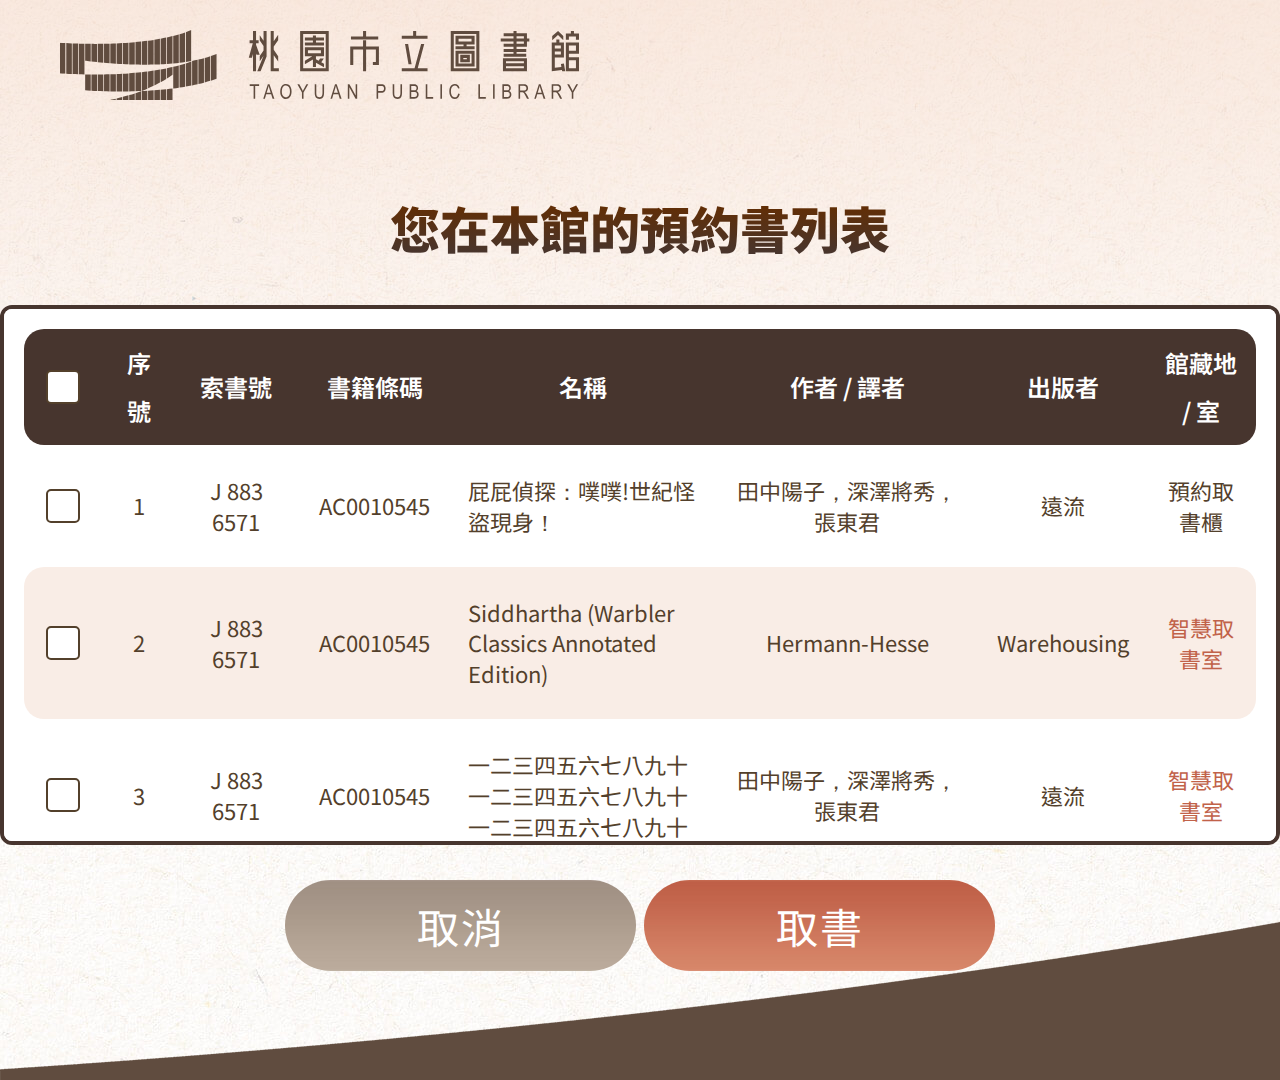
==== 1-2.orderlist.html @ 0e3ff7d0 "first commit" ====
<!DOCTYPE html>
<html lang="zh-Hant">
  <head>
    <meta charset="UTF-8" />
    <meta name="viewport" content="width=device-width, initial-scale=1.0" />
    <title>1-2.您在本館的預約書列表</title>
    <link rel="stylesheet" href="css/style.css" />
  </head>
  <body>
    <div class="wrap">
      <header class="header">
        <div class="logo"><img src="images/logo.svg" alt="" /></div>
      </header>
      <div class="content">
        <div class="subTitle">您在本館的預約書列表</div>
        <div class="detailBlock _test">
          <table class="">
            <thead>
              <tr>
                <th><input type="checkbox"></th>
                <th>序號</th>
                <th>索書號</th>
                <th>書籍條碼</th>
                <th>名稱</th>
                <th>作者 / 譯者</th>
                <th>出版者</th>
                <th>館藏地 / 室</th>
              </tr>
            </thead>
            <tbody>
              <tr>
                <td><input type="checkbox"></td>
                <td class="">1</td>
                <td class="">J 883 6571</td>
                <td class="">AC0010545</td>
                <td class="tdLeft bookName">屁屁偵探：噗噗!世紀怪盜現身！</td>
                <td class="author">田中陽子，深澤將秀，張東君</td>
                <td class="">遠流</td>
                <td>預約取書櫃</td>
              </tr>
              <tr>
                <td><input type="checkbox"></td>
                <td>2</td>
                <td>J 883 6571</td>
                <td>AC0010545</td>
                <td class="tdLeft bookName">Siddhartha (Warbler Classics Annotated Edition)</td>
                <td class="author">Hermann-Hesse </td>
                <td>Warehousing</td>
                <td class="room">智慧取書室</td>
              </tr>
              <tr>
                <td><input type="checkbox"></td>
                <td>3</td>
                <td>J 883 6571</td>
                <td>AC0010545</td>
                <td class="tdLeft bookName">一二三四五六七八九十一二三四五六七八九十一二三四五六七八九十</td>
                <td class="author">田中陽子，深澤將秀，張東君</td>
                <td>遠流</td>
                <td class="room">智慧取書室</td>
              </tr>
              <tr>
                <td class="checkBox"><input type="checkbox"></td>
                <td class="SerialNum">4</td>
                <td class="callNum">J 883 6571</td>
                <td class="bookBarcode">AC0010545</td>
                <td class="tdLeft bookName">乞丐國王的時光指環：經典歸來新譯版，殺不死我的，都會變成一則故事</td>
                <td class="author">裘爾．班．伊齊（Joel ben Izzy）/ 洪世民 </td>
                <td class="publisher">先覺</td>
                <td class="room">智慧取書室</td>
              </tr>
              <tr>
                <td class="checkBox"><input type="checkbox"></td>
                <td class="SerialNum">5</td>
                <td class="callNum">J 883 6571</td>
                <td class="bookBarcode">AC0010545</td>
                <td class="tdLeft bookName">蛤蟆先生去看心理師(暢銷300萬冊！英國心理諮商經典，附《蛤蟆先生勇氣藏書卡》組)</td>
                <td class="author">羅伯．狄保德 </td>
                <td class="publisher">三采</td>
                <td class="location">預約取書櫃</td>
              </tr>
              <tr>
                <td><input type="checkbox"></td>
                <td>6</td>
                <td>J 883 6571</td>
                <td>AC0010545</td>
                <td class="tdLeft bookName">米奇7號【奉俊昊x羅伯派汀森《米奇17號》電影書衣版】</td>
                <td class="author">愛德華．艾希頓 / 章晉唯</td>
                <td>寂寞出版社</td>
                <td>預約取書櫃</td>
              </tr>
              <tr>
                <td><input type="checkbox"></td>
                <td>7</td>
                <td>J 883 6571</td>
                <td>AC0010545</td>
                <td class="tdLeft bookName">德式花藝的花圈製作課(全作法解析‧四季選材)</td>
                <td class="author">橋口 学 Manabu HASHIGUCHI / 郭清華（Kiyoka Kuo）</td>
                <td>噴泉文化館 </td>
                <td>預約取書櫃</td>
              </tr>
            </tbody>
          </table>
        </div>
      </div>
      <div class="btn _center">
        <a href="1-1.scan.html" class="cancelBtn">取消</a>
        <a href="#" class="checklBtn">取書</a>
      </div>
    </div>
  </body>
</html>
---- css/style.css ----
@charset "UTF-8";
html {
  font-family: sans-serif;
  -ms-text-size-adjust: 100%;
  -webkit-text-size-adjust: 100%;
}

body {
  margin: 0;
}

article,
aside,
details,
figcaption,
figure,
footer,
header,
hgroup,
main,
menu,
nav,
section,
summary {
  display: block;
}

audio,
canvas,
progress,
video {
  display: inline-block;
  vertical-align: baseline;
}

audio:not([controls]) {
  display: none;
  height: 0;
}

[hidden],
template {
  display: none;
}

a {
  background-color: transparent;
}

a:active, a:hover {
  outline: 0;
}

abbr[title] {
  border-bottom: 1px dotted;
}

b,
strong {
  font-weight: bold;
}

dfn {
  font-style: italic;
}

h1 {
  font-size: 2em;
  margin: 0.67em 0;
}

mark {
  background: #ff0;
  color: #000;
}

small {
  font-size: 80%;
}

sub,
sup {
  font-size: 75%;
  line-height: 0;
  position: relative;
  vertical-align: baseline;
}

sup {
  top: -0.5em;
}

sub {
  bottom: -0.25em;
}

img {
  border: 0;
}

svg:not(:root) {
  overflow: hidden;
}

figure {
  margin: 1em 40px;
}

hr {
  box-sizing: content-box;
  height: 0;
}

pre {
  overflow: auto;
}

code,
kbd,
pre,
samp {
  font-family: monospace, monospace;
  font-size: 1em;
}

button,
input,
optgroup,
select,
textarea {
  color: inherit;
  font: inherit;
  margin: 0;
}

button {
  overflow: visible;
}

button,
select {
  text-transform: none;
}

button,
html input[type=button],
input[type=reset],
input[type=submit] {
  -webkit-appearance: button;
  cursor: pointer;
}

button[disabled],
html input[disabled] {
  cursor: default;
}

button::-moz-focus-inner,
input::-moz-focus-inner {
  border: 0;
  padding: 0;
}

input {
  line-height: normal;
}

input[type=checkbox],
input[type=radio] {
  box-sizing: border-box;
  padding: 0;
}

input[type=number]::-webkit-inner-spin-button,
input[type=number]::-webkit-outer-spin-button {
  height: auto;
}

input[type=search] {
  -webkit-appearance: textfield;
  box-sizing: content-box;
}

input[type=search]::-webkit-search-cancel-button,
input[type=search]::-webkit-search-decoration {
  -webkit-appearance: none;
}

fieldset {
  border: 1px solid #c0c0c0;
  margin: 0 2px;
  padding: 0.35em 0.625em 0.75em;
}

legend {
  border: 0;
  padding: 0;
}

textarea {
  overflow: auto;
}

optgroup {
  font-weight: bold;
}

table {
  border-collapse: collapse;
  border-spacing: 0;
}

td,
th {
  padding: 0;
}

/* noto-sans-tc-regular - chinese-traditional */
@font-face {
  font-display: swap; /* Check https://developer.mozilla.org/en-US/docs/Web/CSS/@font-face/font-display for other options. */
  font-family: "Noto Sans TC";
  font-style: normal;
  font-weight: 400;
  src: url("../fonts/noto-sans-tc-v35-chinese-traditional-regular.woff2") format("woff2"); /* Chrome 36+, Opera 23+, Firefox 39+, Safari 12+, iOS 10+ */
}
/* noto-sans-tc-500 - chinese-traditional */
@font-face {
  font-display: swap; /* Check https://developer.mozilla.org/en-US/docs/Web/CSS/@font-face/font-display for other options. */
  font-family: "Noto Sans TC";
  font-style: normal;
  font-weight: 500;
  src: url("../fonts/noto-sans-tc-v35-chinese-traditional-500.woff2") format("woff2"); /* Chrome 36+, Opera 23+, Firefox 39+, Safari 12+, iOS 10+ */
}
/* noto-sans-tc-600 - chinese-traditional */
@font-face {
  font-display: swap; /* Check https://developer.mozilla.org/en-US/docs/Web/CSS/@font-face/font-display for other options. */
  font-family: "Noto Sans TC";
  font-style: normal;
  font-weight: 600;
  src: url("../fonts/noto-sans-tc-v35-chinese-traditional-600.woff2") format("woff2"); /* Chrome 36+, Opera 23+, Firefox 39+, Safari 12+, iOS 10+ */
}
/* noto-sans-tc-800 - chinese-traditional */
@font-face {
  font-display: swap; /* Check https://developer.mozilla.org/en-US/docs/Web/CSS/@font-face/font-display for other options. */
  font-family: "Noto Sans TC";
  font-style: normal;
  font-weight: 800;
  src: url("../fonts/noto-sans-tc-v35-chinese-traditional-800.woff2") format("woff2"); /* Chrome 36+, Opera 23+, Firefox 39+, Safari 12+, iOS 10+ */
}
/* noto-sans-tc-900 - chinese-traditional */
@font-face {
  font-display: swap; /* Check https://developer.mozilla.org/en-US/docs/Web/CSS/@font-face/font-display for other options. */
  font-family: "Noto Sans TC";
  font-style: normal;
  font-weight: 900;
  src: url("../fonts/noto-sans-tc-v35-chinese-traditional-900.woff2") format("woff2"); /* Chrome 36+, Opera 23+, Firefox 39+, Safari 12+, iOS 10+ */
}
body {
  background: url(../images/bg.jpg) repeat;
  font-family: "Noto Sans TC", "微軟正黑體", sans-serif;
  position: relative;
  overflow-x: hidden;
  overflow-y: hidden;
}
body .wrap {
  max-width: 1920px;
  height: 1080px;
  margin: 0 auto;
  position: relative;
}
body .wrap:before {
  content: "";
  width: 100%;
  height: 50%;
  background: linear-gradient(to bottom, rgba(244, 212, 193, 0.5) 0%, rgba(244, 212, 193, 0) 100%);
  display: block;
  position: absolute;
  right: 0;
  top: 0;
  z-index: -1;
}
body .wrap:after {
  content: "";
  width: 100%;
  height: 298px;
  display: block;
  background: url(../images/bg_bottom.png) 0 0 no-repeat;
  position: absolute;
  left: 0;
  bottom: 0;
  z-index: -1;
}
body .popup {
  display: flex;
  width: 100vw;
  height: 100vh;
  justify-content: center;
  align-items: center;
  position: absolute;
  inset: 0;
  isolation: isolate;
  z-index: 999;
}
body .popup .popupBlock {
  width: 1080px;
  background: #fff;
  border-radius: 38px;
  box-shadow: 0 26px 30px rgba(0, 0, 0, 0.28);
  position: relative;
  box-sizing: border-box;
  padding: 100px 85px;
  text-align: center;
  display: flex;
  flex-direction: column;
  justify-content: center;
}
body .popup .popupBlock .close {
  position: absolute;
  right: 40px;
  top: 40px;
  cursor: pointer;
  width: 80px;
  height: 80px;
  background: url(../images/close.png) center center no-repeat;
  font-size: 0;
}
body .popup .popupBlock .popupContent .number {
  font-size: 150px;
  font-weight: 900;
  color: #fda300;
  line-height: 100%;
  margin-bottom: 30px;
}
body .popup .popupBlock .popupContent .text {
  font-size: 50px;
  font-weight: 600;
  line-height: 180%;
  color: #524843;
  margin-bottom: 58px;
}
body .popup .popupBlock .popupContent + .btn {
  gap: 35px;
}
body .popup .popupOverlay {
  background: rgba(0, 0, 0, 0.47);
  position: absolute;
  inset: 0;
}

.header {
  height: 200px;
  width: 100%;
  box-sizing: border-box;
  padding: 30px 60px;
}
.header .logo {
  height: 70px;
  float: left;
}
.header .logo img {
  width: auto;
  height: 100%;
}

.btn {
  -webkit-user-select: none; /* Safari */ /* IE 10 and IE 11 */
  -moz-user-select: none;
       user-select: none; /* Standard syntax */
  display: flex;
  justify-content: space-between;
  margin: 0 auto;
  max-width: 1635px;
}
.btn._center {
  justify-content: center;
}
.btn._center a {
  margin: 0 4px;
}
.btn a:only-child {
  margin: 0 auto;
}
.btn a {
  display: inline-block;
  height: 91px;
  line-height: 91px;
  font-size: 42px;
  font-weight: 300;
  text-decoration: none;
  letter-spacing: 2px;
  text-align: center;
}
.btn a.greyBtn {
  width: 351px;
  color: #615c52;
  background: url(../images/btnbg02.png) 0 0 no-repeat;
}
.btn a.yellowBtn {
  width: 351px;
  color: #53402b;
  background: url(../images/btnbg03.png) 0 0 no-repeat;
}
.btn a.startBtn {
  width: 691px;
  color: #53402b;
  background: url(../images/btnbg01.png) 0 0 no-repeat;
}
.btn a.cancelBtn {
  width: 351px;
  color: #fff;
  background: url(../images/btnbg05.png) 0 0 repeat-x;
  background-size: contain;
  border-radius: 50px;
}
.btn a.checklBtn {
  width: 351px;
  color: #fff;
  background: url(../images/btnbg04.png) 0 0 repeat-x;
  background-size: contain;
  border-radius: 50px;
}
.btn .total {
  font-size: 40px;
  font-weight: 800;
  color: #524843;
}

.content {
  height: 624px;
  margin-bottom: 56px;
}
.content .title {
  text-align: center;
  font-size: 70px;
  font-weight: 900;
  background: linear-gradient(0deg, #47352e 0%, #652d00 100%);
  -webkit-background-clip: text;
          background-clip: text;
  color: transparent;
  margin-bottom: 60px;
  line-height: 110%;
}
.content .subTitle {
  text-align: center;
  font-size: 50px;
  font-weight: 900;
  background: linear-gradient(0deg, #47352e 0%, #652d00 100%);
  -webkit-background-clip: text;
          background-clip: text;
  color: transparent;
  margin-bottom: 50px;
  line-height: 110%;
}
.content .subTitle + .btn {
  max-width: 1635px;
  justify-content: flex-end;
  margin-top: -120px;
  margin-bottom: 30px;
}
.content .subTitle + .btn a:only-child {
  margin: 0;
}

.stepBlock {
  display: flex;
  justify-content: center;
  align-items: center;
  max-width: 1496px;
  margin: 0 auto;
}
.stepBlock .stepArrow {
  margin-top: -100px;
  margin-left: 40px;
  margin-right: 40px;
}
.stepBlock .stepPic {
  position: relative;
  width: 414px;
  height: 355px;
  border: 10px solid #fff;
  border-radius: 80px;
  box-shadow: 0 0 40px rgba(57, 20, 20, 0.15);
  overflow: hidden;
}
.stepBlock .stepPic .hand {
  position: absolute;
  animation-duration: 10s;
  animation-iteration-count: infinite;
  animation-fill-mode: forwards;
}
.stepBlock .stepText {
  width: 270px;
  height: 91px;
  box-sizing: border-box;
  text-align: center;
  font-size: 35px;
  font-weight: bold;
  color: #fff;
  background: url(../images/step_textbg.png) center center no-repeat;
  margin: 20px auto 0 auto;
  padding-top: 36px;
  line-height: 100%;
}
.stepBlock .step1 .stepPic {
  background: #fffaf0 url(../images/step1_bg.png) center center no-repeat;
}
.stepBlock .step1 .stepPic .hand {
  animation-name: hand1;
  transform: translateX(-335px) translateY(320px);
}
.stepBlock .step2 .stepPic {
  background: #fffaf0 url(../images/step2_bg.png) center bottom no-repeat;
}
.stepBlock .step2 .stepPic .hand {
  animation-name: hand2;
  transform: translateX(25px) translateY(87px) rotate(-10deg);
}
.stepBlock .step3 .stepPic {
  background: #fffaf0 url(../images/step3_bg.png) center bottom no-repeat;
}
.stepBlock .step3 .stepPic .hand {
  animation-name: hand3;
  transform: translateX(-250px) translateY(250px);
}

.selectBlock {
  margin-top: -30px;
  padding: 0 100px;
}
.selectBlock .slick-prev,
.selectBlock .slick-next {
  width: 50px;
  height: 100px;
  font-size: 0;
  position: absolute;
  top: 50%;
  transform: translateY(-50%);
  border: 0;
  z-index: 99;
}
.selectBlock .slick-prev {
  left: 50px;
  background: transparent url(../images/arrow.svg) center center no-repeat;
}
.selectBlock .slick-next {
  right: 50px;
  background: transparent url(../images/arrow2.svg) center center no-repeat;
}
.selectBlock .slick-disabled {
  display: none !important;
}
.selectBlock .gaze {
  padding: 30px 0;
}
.selectBlock .gaze .pic {
  position: relative;
  width: 355px;
  height: 370px;
  border: 10px solid #fff;
  border-radius: 80px;
  background: #fffaf0;
  box-shadow: 0 0 30px rgba(57, 20, 20, 0.15);
  overflow: hidden;
  margin-bottom: 24px;
  margin-left: auto;
  margin-right: auto;
}
.selectBlock .gaze .pic a {
  display: flex;
  justify-content: center;
  align-items: center;
  height: 100%;
  position: relative;
  flex-direction: column;
  text-decoration: none;
}
.selectBlock .gaze .pic a .size {
  font-size: 30px;
  font-weight: bold;
  margin-bottom: 10px;
  color: #524843;
  white-space: nowrap;
}
.selectBlock .gaze .pic a img {
  height: 260px;
}
.selectBlock .gaze .pic a .text {
  position: absolute;
  background: #47352e;
  color: #fff;
  font-weight: bold;
  font-size: 35px;
  padding: 16px 48px;
  border-radius: 60px;
  display: none;
}
.selectBlock .gaze .info {
  text-align: center;
  font-size: 35px;
  font-weight: bold;
  color: #524843;
}
.selectBlock .gaze.empty .pic img {
  opacity: 0.6;
  filter: grayscale(100%);
}
.selectBlock .gaze.empty .pic .text {
  display: block;
}

.scanBlock {
  position: relative;
  width: 1218px;
  height: 410px;
  overflow: hidden;
  background: url(../images/scan_bg.png) center center no-repeat;
  margin: 0 auto;
}
.scanBlock .mask {
  position: absolute;
  width: 1157px;
  height: 356px;
  border-radius: 67px;
  top: 27px;
  left: 34px;
  overflow: hidden;
}
.scanBlock .hand {
  position: absolute;
  animation-duration: 5s;
  animation-iteration-count: infinite;
  animation-fill-mode: forwards;
}
.scanBlock .handLeft {
  animation-name: hand4;
  transform: scale(1.03) translateX(-18px) translateY(86px);
}
.scanBlock .handRight {
  animation-name: hand5;
  transform: translateX(880px) translateY(92px);
}

.tipText {
  font-size: 40px;
  font-weight: 700;
  text-align: center;
  margin-top: 1.75em;
  position: relative;
  animation-delay: 5s;
  animation: tip 5s ease infinite forwards;
}
.tipText:after {
  content: "";
  position: absolute;
  z-index: -1;
  width: 50px;
  height: 50px;
  background: #53402b;
  border-radius: 8px;
  left: 50%;
  top: -25px;
  transform: rotate(45deg) translate(-50%);
}
.tipText span {
  color: #fff;
  background: #53402b;
  padding: 0.5em 1.5em;
  border-radius: 2em;
}

@keyframes hand4 {
  0% {
    transform: scale(1.03) translateX(-350px) translateY(350px);
  }
  25% {
    transform: scale(1.03) translateX(-18px) translateY(86px);
  }
  100% {
    transform: scale(1.03) translateX(-18px) translateY(86px);
  }
}
@keyframes hand5 {
  0% {
    transform: translateX(1200px) translateY(350px);
  }
  35% {
    transform: translateX(1200px) translateY(350px);
  }
  60% {
    transform: translateX(880px) translateY(92px);
  }
  100% {
    transform: translateX(880px) translateY(92px);
  }
}
@keyframes tip {}
.profileBlock {
  position: relative;
  max-width: 1635px;
  height: 108px;
  padding: 0 72px;
  box-sizing: border-box;
  border: 10px solid #fff;
  border-radius: 40px;
  box-shadow: 0 0 40px rgba(57, 20, 20, 0.15);
  overflow: hidden;
  background: #fffaf0;
  margin: 0 auto 36px auto;
  display: flex;
  justify-content: space-between;
  align-items: center;
  font-size: 30px;
  font-weight: bold;
  color: #524843;
}
.profileBlock .name:before,
.profileBlock .number:before {
  content: "";
  display: inline-block;
  width: 15px;
  height: 15px;
  vertical-align: middle;
  margin-right: 20px;
  background: #fdcd00;
  border-radius: 50%;
}

.termsBlock {
  position: relative;
  max-width: 1635px;
  height: 378px;
  padding: 30px;
  box-sizing: border-box;
  border: 10px solid #fff;
  border-radius: 50px;
  box-shadow: 0 0 40px rgba(57, 20, 20, 0.15);
  overflow: hidden;
  background: #fffaf0;
  margin: 0 auto;
  font-size: 27px;
  font-weight: 600;
  color: #3a2e2a;
}
.termsBlock .terms {
  overflow-y: scroll;
  padding: 0 42px;
  height: 300px;
}
.termsBlock .terms p {
  margin-top: 0;
}
.termsBlock .terms::-webkit-scrollbar-track {
  border-radius: 10px;
  background-color: #fffaf0;
}
.termsBlock .terms::-webkit-scrollbar {
  width: 15px;
  background-color: #fffaf0;
}
.termsBlock .terms::-webkit-scrollbar-thumb {
  border-radius: 10px;
  background-color: #d6c9af;
}

.pwBlock {
  max-width: 1200px;
  margin: 0 auto;
  display: flex;
  justify-content: space-between;
  align-items: center;
}
.pwBlock .leftText {
  display: flex;
  flex-direction: column;
  align-items: center;
}
.pwBlock .leftText .text {
  font-size: 50px;
  font-weight: 600;
  color: #524843;
  line-height: 180%;
  margin-bottom: 70px;
}
.pwBlock .leftText .password {
  position: relative;
  margin-bottom: 70px;
}
.pwBlock .leftText .password input {
  width: 500px;
  font-size: 36px;
  padding: 16px 80px 16px 32px;
  border-radius: 12px;
  border: 4px solid #524843;
  color: #524843;
  letter-spacing: 16px;
  box-sizing: border-box;
}
.pwBlock .leftText .password button.passwordEye {
  padding: 0;
  margin: 0;
  position: absolute;
  border: none;
  color: transparent;
  width: 50px !important;
  height: 50px;
  right: 25px;
  top: 50%;
  transform: translateY(-50%);
  background: transparent;
}
.pwBlock .leftText .password button.passwordEye:before {
  content: "";
  width: 50px;
  height: 50px;
  display: block;
  opacity: 0.8;
}
.pwBlock .leftText .password button.passwordEye.show:before {
  background: url(../images/icon_eyeOpen.svg) center no-repeat;
}
.pwBlock .leftText .password button.passwordEye.hide:before {
  background: url(../images/icon_eyeClose.svg) center no-repeat;
}
.pwBlock .leftText .btn {
  flex-direction: column;
  gap: 32px;
}
.pwBlock .rightKey {
  border: 5px solid #524843;
  border-radius: 18px;
  background: #fff;
  margin-bottom: 20px;
}
.pwBlock .rightKey .keyBoard {
  padding: 20px;
  display: grid;
  grid-template-columns: 140px 140px 140px;
  grid-template-rows: 140px 140px 140px 140px;
  gap: 14px;
}
.pwBlock .rightKey .keyBoard .key {
  width: 100%;
  height: 100%;
  display: flex;
  justify-content: center;
  align-items: center;
  font-size: 60px;
  background: #e9eaea;
  color: #524843;
  border: 3px solid #524843;
  border-radius: 12px;
  font-weight: bold;
}
.pwBlock .rightKey .keyBoard .key:last-child {
  grid-column: span 2;
}
.pwBlock .rightKey .keyBoard .key:active {
  background: #fdcd00;
}

.caseBlock {
  max-width: 1635px;
  margin: 0 auto;
  display: flex;
  justify-content: space-between;
}
.caseBlock .rightCase {
  position: relative;
  width: 1002px;
  height: 712px;
  background: url(../images/case_bg.png) 0 0 no-repeat;
}
.caseBlock .rightCase .legend {
  position: absolute;
  display: flex;
  justify-content: center;
  width: 100%;
  gap: 55px;
  bottom: -70px;
}
.caseBlock .rightCase .legend div {
  font-size: 33px;
  font-weight: 600;
  color: #3e342f;
  line-height: 100%;
  display: flex;
  align-items: center;
}
.caseBlock .rightCase .legend div:before {
  content: "";
  width: 76px;
  height: 42px;
  margin-right: 10px;
  vertical-align: middle;
  border-radius: 6px;
}
.caseBlock .rightCase .legend .empty:before {
  background: #fdcd00;
}
.caseBlock .rightCase .legend .available:before {
  background: #8bddde;
}
.caseBlock .rightCase .legend .disable:before {
  background: #a9aaab;
}
.caseBlock .rightCase .caseGroup {
  position: absolute;
  left: 50px;
  display: flex;
  flex-wrap: wrap;
  -moz-column-gap: 8px;
       column-gap: 8px;
  width: 450px;
}
.caseBlock .rightCase .caseGroup.group1 {
  top: 35px;
}
.caseBlock .rightCase .caseGroup.group2 {
  top: 254px;
}
.caseBlock .rightCase .caseGroup.group3 {
  top: 472px;
}
.caseBlock .rightCase .caseGroup.group4 {
  left: 525px;
  top: 472px;
}
.caseBlock .rightCase .caseGroup .case {
  width: 58px;
  height: 90px;
  display: flex;
  align-items: center;
  justify-content: center;
  background: #e9eaea;
  font-size: 24px;
  font-weight: bold;
  color: #3e342f;
  border: 3px solid #534741;
  border-radius: 8px;
}
.caseBlock .rightCase .caseGroup .case:nth-child(n+7) {
  margin-top: -3px;
}
.caseBlock .rightCase .caseGroup .case.empty {
  background: #fdcd00;
}
.caseBlock .rightCase .caseGroup .case.available {
  background: #8bddde;
}
.caseBlock .rightCase .caseGroup .case.disable {
  background: #a9aaab;
  color: #fff;
}
.caseBlock .leftText {
  text-align: center;
}
.caseBlock .leftText .text {
  font-size: 50px;
  font-weight: 600;
  color: #524843;
  line-height: 180%;
  margin-bottom: 70px;
}
.caseBlock .leftText.loan .number {
  font-size: 150px;
  font-weight: 900;
  color: #fda300;
  line-height: 100%;
  margin-top: 40px;
  margin-bottom: 30px;
}
.caseBlock .leftText.launch {
  padding-left: 60px;
}
.caseBlock .leftText.open {
  display: flex;
  flex-direction: column;
  justify-content: center;
}
.caseBlock .leftText.setting {
  display: flex;
  flex-direction: column;
  justify-content: center;
}
.caseBlock .leftText.setting .btn {
  flex-direction: column;
  gap: 32px;
}

.nodeBlock {
  max-width: 1635px;
  margin: 0 auto;
  display: flex;
  flex-wrap: wrap;
  -moz-column-gap: 30px;
       column-gap: 30px;
  row-gap: 40px;
}
.nodeBlock.center {
  justify-content: center;
  min-height: 524px;
  align-items: center;
  -moz-column-gap: 60px;
       column-gap: 60px;
}
.nodeBlock a.node {
  display: flex;
  width: 365px;
  height: 272px;
  justify-content: center;
  align-items: center;
  background: #f09800;
  border: 10px solid #fff;
  box-shadow: 0 0 40px rgba(57, 20, 20, 0.15);
  border-radius: 50px;
  color: #fff;
  text-decoration: none;
  font-size: 50px;
  font-weight: 600;
  text-shadow: 0 0 9px rgba(57, 20, 20, 0.15);
}

.detailBlock {
  max-width: 1635px;
  margin: 0 auto;
  border-radius: 12px;
  overflow: hidden;
  background: #fff;
  border: 4px solid #47352e;
  padding: 20px;
  box-sizing: border-box;
  position: relative;
}
.detailBlock table.detail {
  width: 100%;
  border-collapse: collapse;
  position: relative;
  z-index: 1;
}
.detailBlock table.detail tr {
  display: table;
  table-layout: fixed;
  width: 100%;
}
.detailBlock table.detail thead tr {
  background: #fda300;
  margin-right: 15px;
}
.detailBlock table.detail tbody {
  display: block;
  overflow: auto;
  height: 380px;
  margin-right: -15px;
}
.detailBlock table.detail tbody::-webkit-scrollbar-track {
  border-radius: 10px;
  background-color: #fffaf0;
}
.detailBlock table.detail tbody::-webkit-scrollbar {
  width: 15px;
  background-color: #fffaf0;
}
.detailBlock table.detail tbody::-webkit-scrollbar-thumb {
  border-radius: 10px;
  background-color: #d6c9af;
}
.detailBlock table.detail th {
  box-sizing: border-box;
  color: #fff;
  text-align: center;
  font-size: 26px;
  font-weight: 600;
  line-height: 2;
}
.detailBlock table.detail th,
.detailBlock table.detail td {
  padding: 0 16px;
  text-align: center;
}
.detailBlock table.detail td {
  font-size: 26px;
  font-weight: 600;
  color: #53402b;
  line-height: 1.4;
  border-bottom: 3px solid #e5dbc8;
}
.detailBlock table.detail td.tdLeft {
  text-align: left;
}
.detailBlock table.detail .deleteCard {
  width: 60px;
  height: 60px;
  display: block;
  background: url(../images/icon_delete.svg) 0 0 no-repeat;
  font-size: 0;
  margin: 0 auto;
}
.detailBlock table.detail .newCard {
  color: #fff;
  background: #fda300;
  padding: 4px 8px;
  border-radius: 4px;
  display: inline-block;
  margin-left: 8px;
  line-height: normal;
  font-size: 24px;
}
.detailBlock._test {
  height: 540px;
  overflow: auto;
}
.detailBlock._test table {
  width: 100%;
  border-collapse: collapse;
  position: relative;
  z-index: 1;
  white-space: normal;
}
.detailBlock._test table thead tr th {
  background: #47352e;
  padding: 10px 16px;
}
.detailBlock._test table thead tr th:first-child {
  border-radius: 20px 0 0 20px;
  overflow: hidden;
}
.detailBlock._test table thead tr th:last-child {
  border-radius: 0 20px 20px 0;
  overflow: hidden;
}
.detailBlock._test table tbody tr td {
  padding: 30px 16px;
  box-sizing: border-box;
}
.detailBlock._test table tbody tr td.room {
  color: #c16249;
}
.detailBlock._test table tbody tr:nth-child(even) td {
  background: #f9ede6;
}
.detailBlock._test table tbody tr:nth-child(even) td:first-child {
  border-radius: 20px 0 0 20px;
  overflow: hidden;
}
.detailBlock._test table tbody tr:nth-child(even) td:last-child {
  border-radius: 0 20px 20px 0;
  overflow: hidden;
}
.detailBlock._test table tbody::-webkit-scrollbar-track {
  border-radius: 10px;
  background-color: #fffaf0;
}
.detailBlock._test table tbody::-webkit-scrollbar {
  width: 15px;
  background-color: #fffaf0;
}
.detailBlock._test table tbody::-webkit-scrollbar-thumb {
  border-radius: 10px;
  background-color: #d6c9af;
}
.detailBlock._test table th {
  box-sizing: border-box;
  color: #fff;
  text-align: center;
  font-size: 24px;
  font-weight: 600;
  line-height: 2;
}
.detailBlock._test table th,
.detailBlock._test table td {
  text-align: center;
}
.detailBlock._test table td {
  font-size: 22px;
  font-weight: 400;
  color: #53402b;
  line-height: 1.4;
}
.detailBlock._test table td.tdLeft {
  text-align: left;
}
.detailBlock._test table .checkBox {
  width: 90px;
}
.detailBlock._test table .SerialNum {
  width: 90px;
}
.detailBlock._test table .callNum {
  width: 165px;
}
.detailBlock._test table .bookBarcode {
  width: 165px;
}
.detailBlock._test table .bookName {
  width: 377px;
  max-width: 377px;
}
.detailBlock._test table .author {
  width: 370px;
  max-width: 370px;
}
.detailBlock._test table .publisher {
  width: 165px;
}
.detailBlock._test table .location {
  width: 165px;
}

input[type=checkbox] {
  width: 34px;
  height: 34px;
  display: block;
  margin: auto;
  border-radius: 5px;
  border: 2px solid #53402b;
  appearance: none;
  -webkit-appearance: none;
  -moz-appearance: none;
  background-color: white;
  cursor: pointer;
}

input[type=checkbox]:checked {
  background: url(../images/icon_check.svg) 50% no-repeat #c55938;
  border: 2px solid #c55938;
  background-size: 85%;
}/*# sourceMappingURL=style.css.map */
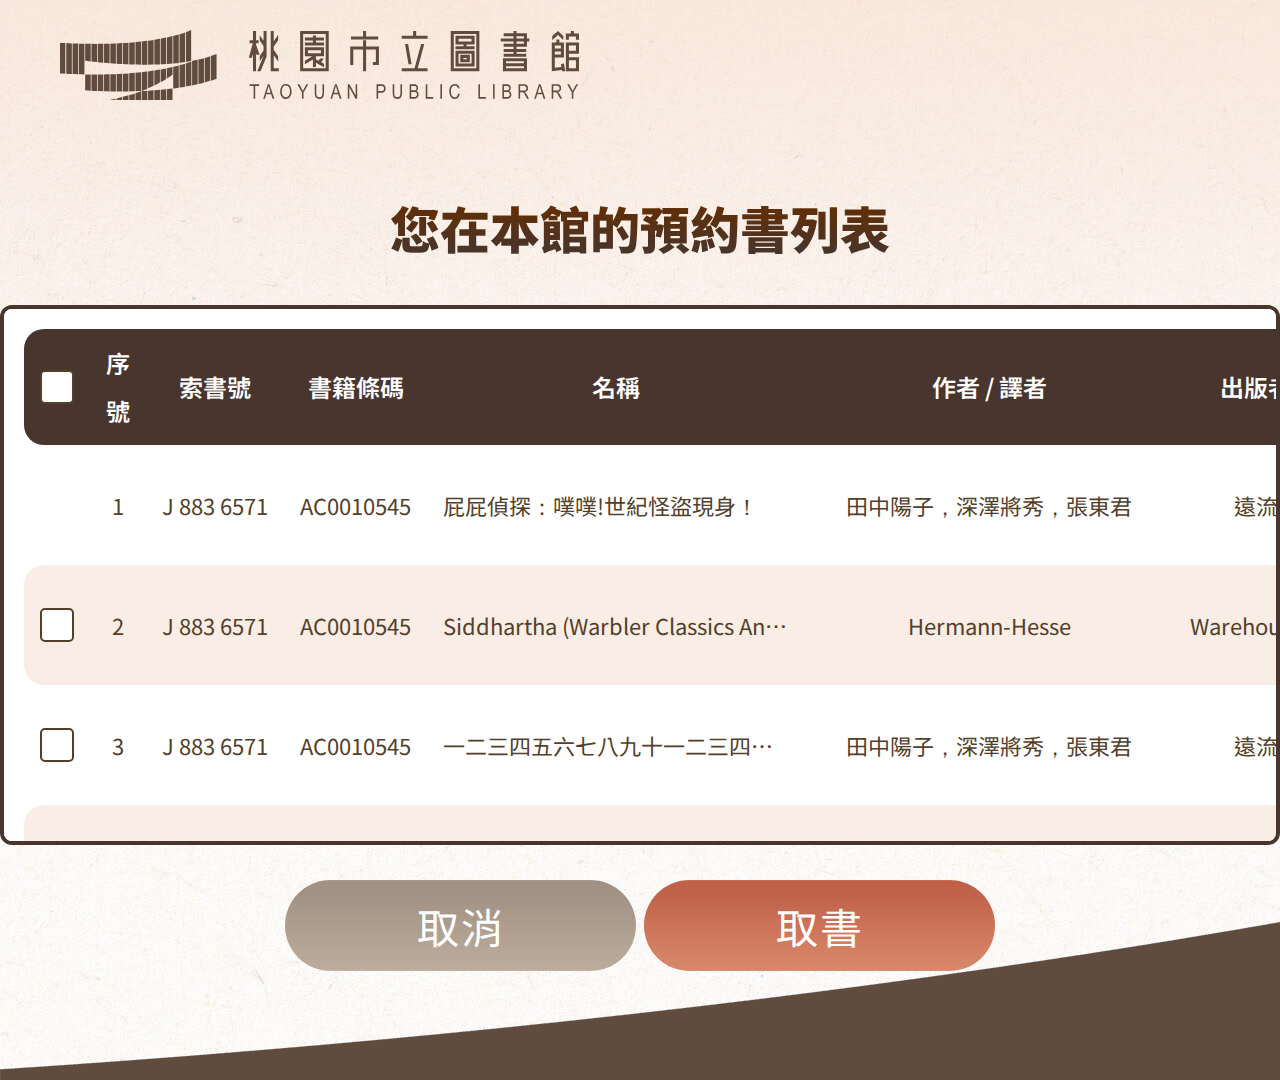
==== commit d3a0d22c: "調整為單行" ====
--- a/1-2.orderlist.html
+++ b/1-2.orderlist.html
@@ -29,7 +29,7 @@
             </thead>
             <tbody>
               <tr>
-                <td><input type="checkbox"></td>
+                <td></td>
                 <td class="">1</td>
                 <td class="">J 883 6571</td>
                 <td class="">AC0010545</td>
@@ -69,7 +69,7 @@
                 <td class="room">智慧取書室</td>
               </tr>
               <tr>
-                <td class="checkBox"><input type="checkbox"></td>
+                <td class="checkBox"></td>
                 <td class="SerialNum">5</td>
                 <td class="callNum">J 883 6571</td>
                 <td class="bookBarcode">AC0010545</td>
@@ -79,24 +79,24 @@
                 <td class="location">預約取書櫃</td>
               </tr>
               <tr>
-                <td><input type="checkbox"></td>
-                <td>6</td>
-                <td>J 883 6571</td>
-                <td>AC0010545</td>
+                <td class="checkBox"></td>
+                <td class="SerialNum">6</td>
+                <td class="callNum">J 883 6571</td>
+                <td class="bookBarcode">AC0010545</td>
                 <td class="tdLeft bookName">米奇7號【奉俊昊x羅伯派汀森《米奇17號》電影書衣版】</td>
-                <td class="author">愛德華．艾希頓 / 章晉唯</td>
-                <td>寂寞出版社</td>
-                <td>預約取書櫃</td>
+                <td class="author">愛德華．艾希頓 / 章晉唯 </td>
+                <td class="publisher">寂寞出版社</td>
+                <td class="location">預約取書櫃</td>
               </tr>
               <tr>
-                <td><input type="checkbox"></td>
-                <td>7</td>
-                <td>J 883 6571</td>
-                <td>AC0010545</td>
+                <td class="checkBox"></td>
+                <td class="SerialNum">7</td>
+                <td class="callNum">J 883 6571</td>
+                <td class="bookBarcode">AC0010545</td>
                 <td class="tdLeft bookName">德式花藝的花圈製作課(全作法解析‧四季選材)</td>
-                <td class="author">橋口 学 Manabu HASHIGUCHI / 郭清華（Kiyoka Kuo）</td>
-                <td>噴泉文化館 </td>
-                <td>預約取書櫃</td>
+                <td class="author">橋口 学 Manabu HASHIGUCHI / 郭清華（Kiyoka Kuo） </td>
+                <td class="publisher">噴泉文化館</td>
+                <td class="location">預約取書櫃</td>
               </tr>
             </tbody>
           </table>
--- a/css/style.css
+++ b/css/style.css
@@ -1130,6 +1130,10 @@
 }
 .detailBlock._test table tbody tr td {
   padding: 30px 16px;
+  line-height: 60px;
+  overflow: hidden;
+  text-overflow: ellipsis;
+  white-space: nowrap;
   box-sizing: border-box;
 }
 .detailBlock._test table tbody tr td.room {
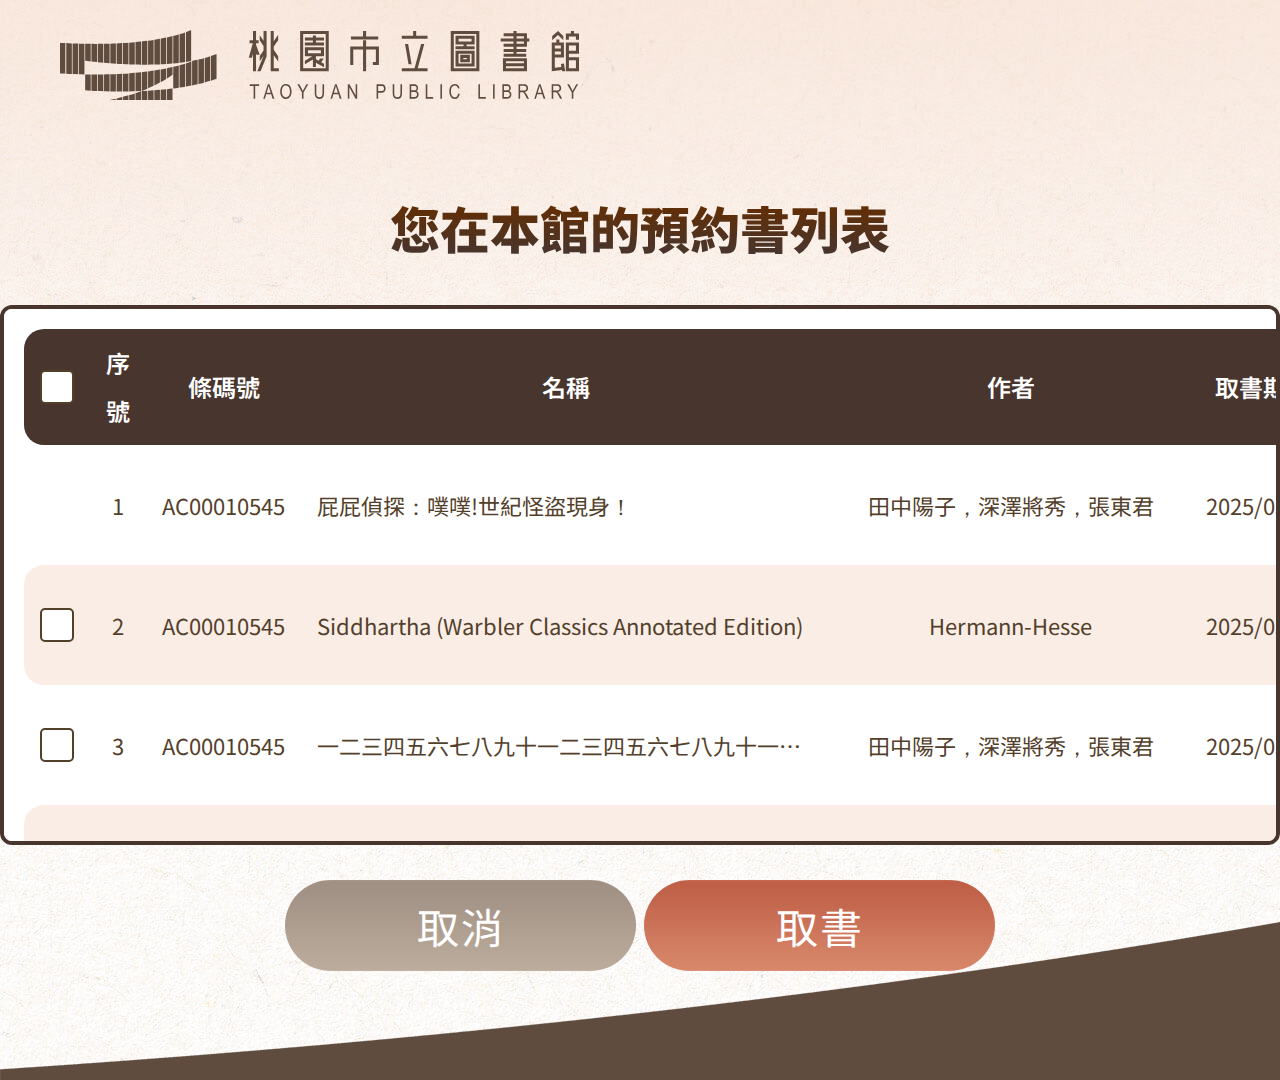
==== commit 7131dfd6: "table list 調整" ====
--- a/1-2.orderlist.html
+++ b/1-2.orderlist.html
@@ -19,83 +19,75 @@
               <tr>
                 <th><input type="checkbox"></th>
                 <th>序號</th>
-                <th>索書號</th>
-                <th>書籍條碼</th>
+                <th>條碼號</th>
                 <th>名稱</th>
-                <th>作者 / 譯者</th>
-                <th>出版者</th>
+                <th>作者</th>
+                <th>取書期限</th>
                 <th>館藏地 / 室</th>
               </tr>
             </thead>
             <tbody>
               <tr>
-                <td></td>
-                <td class="">1</td>
-                <td class="">J 883 6571</td>
-                <td class="">AC0010545</td>
+                <td class="checkBox"></td>
+                <td class="SerialNum">1</td>
+                <td class="bookBarcode">AC00010545</td>
                 <td class="tdLeft bookName">屁屁偵探：噗噗!世紀怪盜現身！</td>
                 <td class="author">田中陽子，深澤將秀，張東君</td>
-                <td class="">遠流</td>
-                <td>預約取書櫃</td>
+                <td class="deadline">2025/03/02</td>
+                <td class="location">預約取書櫃</td>
               </tr>
               <tr>
-                <td><input type="checkbox"></td>
-                <td>2</td>
-                <td>J 883 6571</td>
-                <td>AC0010545</td>
+                <td class="checkBox"><input type="checkbox"></td>
+                <td class="SerialNum">2</td>
+                <td class="bookBarcode">AC00010545</td>
                 <td class="tdLeft bookName">Siddhartha (Warbler Classics Annotated Edition)</td>
-                <td class="author">Hermann-Hesse </td>
-                <td>Warehousing</td>
-                <td class="room">智慧取書室</td>
+                <td class="author">Hermann-Hesse</td>
+                <td class="deadline">2025/03/02</td>
+                <td class="location room">智慧取書室</td>
               </tr>
               <tr>
-                <td><input type="checkbox"></td>
-                <td>3</td>
-                <td>J 883 6571</td>
-                <td>AC0010545</td>
+                <td class="checkBox"><input type="checkbox"></td>
+                <td class="SerialNum">3</td>
+                <td class="bookBarcode">AC00010545</td>
                 <td class="tdLeft bookName">一二三四五六七八九十一二三四五六七八九十一二三四五六七八九十</td>
                 <td class="author">田中陽子，深澤將秀，張東君</td>
-                <td>遠流</td>
-                <td class="room">智慧取書室</td>
+                <td class="deadline">2025/03/02</td>
+                <td class="location room">智慧取書室</td>
               </tr>
               <tr>
                 <td class="checkBox"><input type="checkbox"></td>
                 <td class="SerialNum">4</td>
-                <td class="callNum">J 883 6571</td>
-                <td class="bookBarcode">AC0010545</td>
+                <td class="bookBarcode">AC00010545</td>
                 <td class="tdLeft bookName">乞丐國王的時光指環：經典歸來新譯版，殺不死我的，都會變成一則故事</td>
-                <td class="author">裘爾．班．伊齊（Joel ben Izzy）/ 洪世民 </td>
-                <td class="publisher">先覺</td>
-                <td class="room">智慧取書室</td>
+                <td class="author">裘爾．班．伊齊（Joel ben Izzy）</td>
+                <td class="deadline">2025/03/02</td>
+                <td class="location room">智慧取書室</td>
               </tr>
               <tr>
                 <td class="checkBox"></td>
                 <td class="SerialNum">5</td>
-                <td class="callNum">J 883 6571</td>
-                <td class="bookBarcode">AC0010545</td>
+                <td class="bookBarcode">AC00010545</td>
                 <td class="tdLeft bookName">蛤蟆先生去看心理師(暢銷300萬冊！英國心理諮商經典，附《蛤蟆先生勇氣藏書卡》組)</td>
-                <td class="author">羅伯．狄保德 </td>
-                <td class="publisher">三采</td>
+                <td class="author">羅伯．狄保德</td>
+                <td class="deadline">2025/03/02</td>
                 <td class="location">預約取書櫃</td>
               </tr>
               <tr>
                 <td class="checkBox"></td>
                 <td class="SerialNum">6</td>
-                <td class="callNum">J 883 6571</td>
-                <td class="bookBarcode">AC0010545</td>
+                <td class="bookBarcode">AC00010545</td>
                 <td class="tdLeft bookName">米奇7號【奉俊昊x羅伯派汀森《米奇17號》電影書衣版】</td>
-                <td class="author">愛德華．艾希頓 / 章晉唯 </td>
-                <td class="publisher">寂寞出版社</td>
+                <td class="author">愛德華．艾希頓</td>
+                <td class="deadline">2025/03/02</td>
                 <td class="location">預約取書櫃</td>
               </tr>
               <tr>
                 <td class="checkBox"></td>
                 <td class="SerialNum">7</td>
-                <td class="callNum">J 883 6571</td>
-                <td class="bookBarcode">AC0010545</td>
+                <td class="bookBarcode">AC00010545</td>
                 <td class="tdLeft bookName">德式花藝的花圈製作課(全作法解析‧四季選材)</td>
-                <td class="author">橋口 学 Manabu HASHIGUCHI / 郭清華（Kiyoka Kuo） </td>
-                <td class="publisher">噴泉文化館</td>
+                <td class="author">橋口 学 Manabu HASHIGUCHI</td>
+                <td class="deadline">2025/03/02</td>
                 <td class="location">預約取書櫃</td>
               </tr>
             </tbody>
--- a/css/style.css
+++ b/css/style.css
@@ -1109,6 +1109,19 @@
   height: 540px;
   overflow: auto;
 }
+.detailBlock._test::-webkit-scrollbar-track {
+  border-radius: 10px;
+  background-color: #F5F5F5;
+}
+.detailBlock._test::-webkit-scrollbar {
+  width: 12px;
+  background-color: transparent;
+}
+.detailBlock._test::-webkit-scrollbar-thumb {
+  border-radius: 10px;
+  -webkit-box-shadow: inset 0 0 6px rgba(0, 0, 0, 0.3);
+  background-color: #ac9c8e;
+}
 .detailBlock._test table {
   width: 100%;
   border-collapse: collapse;
@@ -1150,18 +1163,6 @@
   border-radius: 0 20px 20px 0;
   overflow: hidden;
 }
-.detailBlock._test table tbody::-webkit-scrollbar-track {
-  border-radius: 10px;
-  background-color: #fffaf0;
-}
-.detailBlock._test table tbody::-webkit-scrollbar {
-  width: 15px;
-  background-color: #fffaf0;
-}
-.detailBlock._test table tbody::-webkit-scrollbar-thumb {
-  border-radius: 10px;
-  background-color: #d6c9af;
-}
 .detailBlock._test table th {
   box-sizing: border-box;
   color: #fff;
@@ -1183,31 +1184,24 @@
 .detailBlock._test table td.tdLeft {
   text-align: left;
 }
-.detailBlock._test table .checkBox {
-  width: 90px;
-}
+.detailBlock._test table .checkBox,
 .detailBlock._test table .SerialNum {
   width: 90px;
-}
-.detailBlock._test table .callNum {
+  max-width: 90px;
+}
+.detailBlock._test table .bookBarcode,
+.detailBlock._test table .deadline,
+.detailBlock._test table .location {
   width: 165px;
-}
-.detailBlock._test table .bookBarcode {
-  width: 165px;
+  max-width: 165px;
 }
 .detailBlock._test table .bookName {
-  width: 377px;
-  max-width: 377px;
+  width: 530px;
+  max-width: 530px;
 }
 .detailBlock._test table .author {
   width: 370px;
   max-width: 370px;
-}
-.detailBlock._test table .publisher {
-  width: 165px;
-}
-.detailBlock._test table .location {
-  width: 165px;
 }
 
 input[type=checkbox] {
